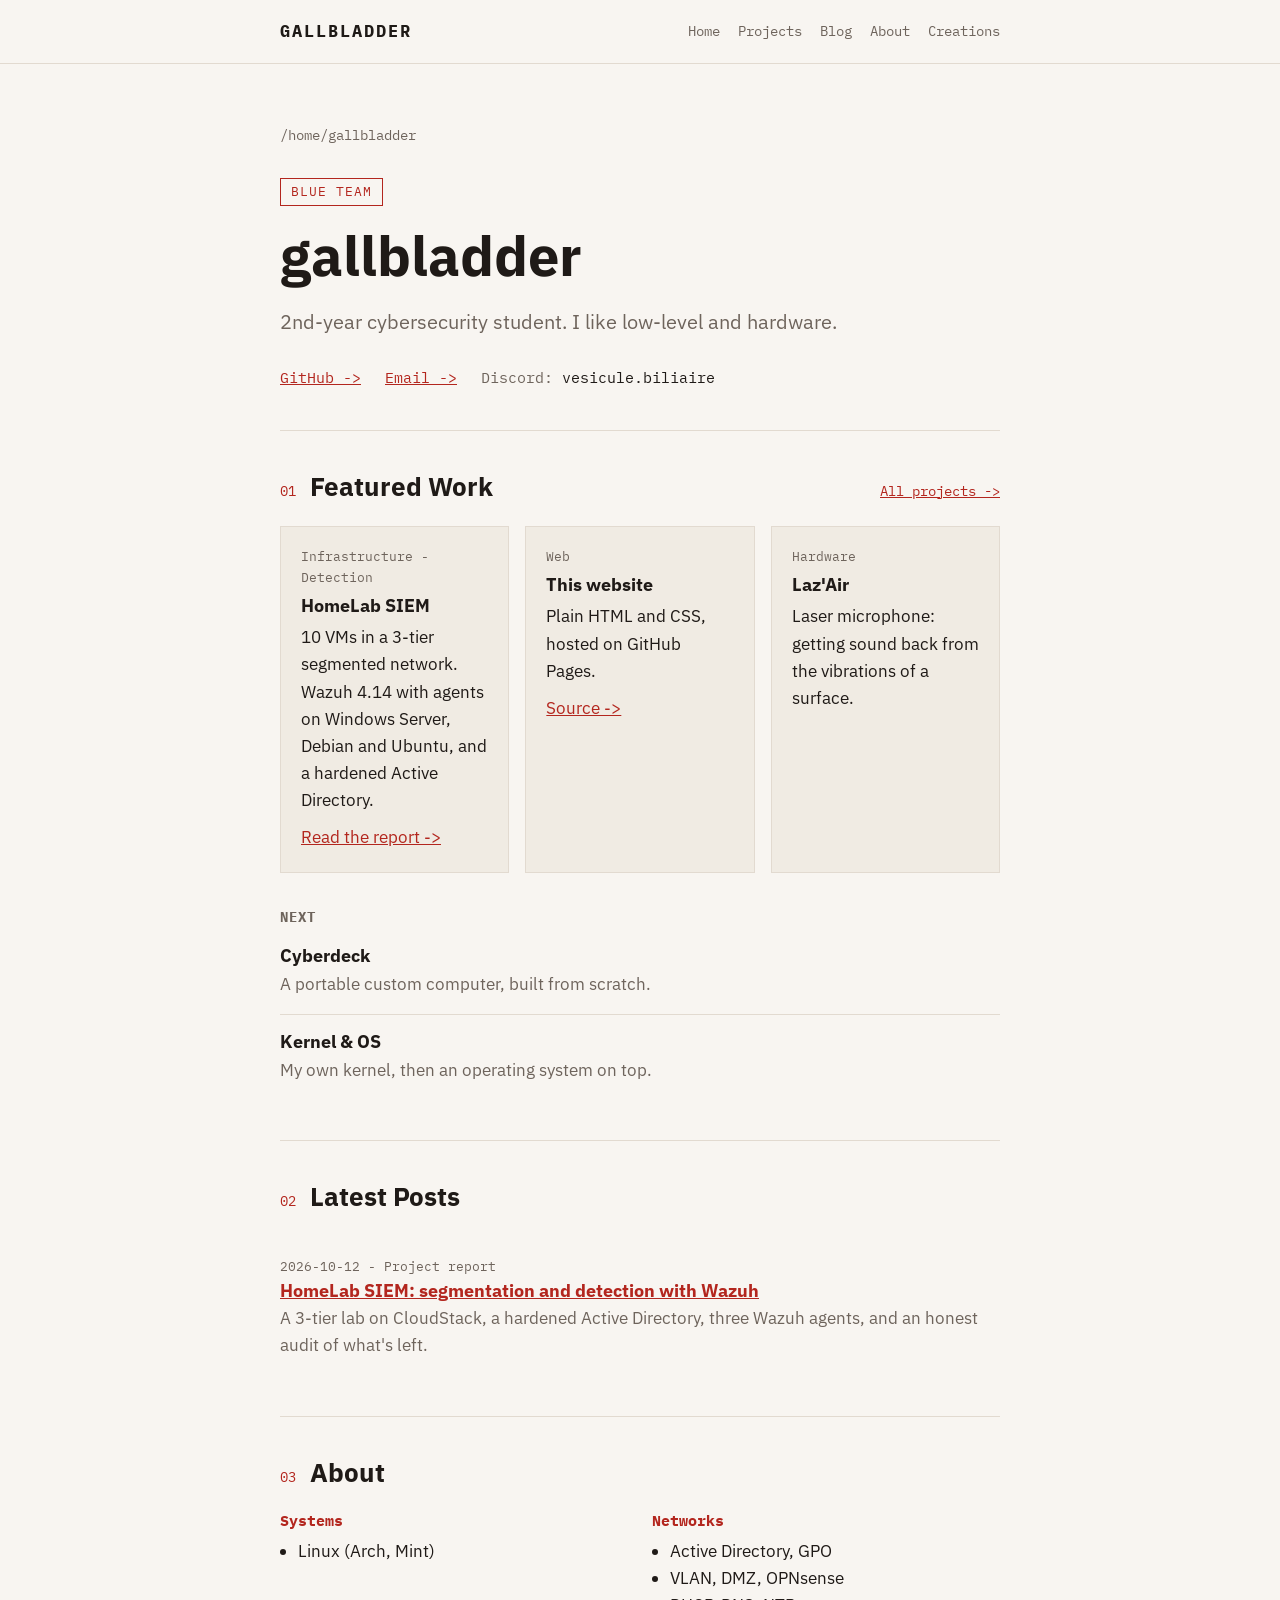
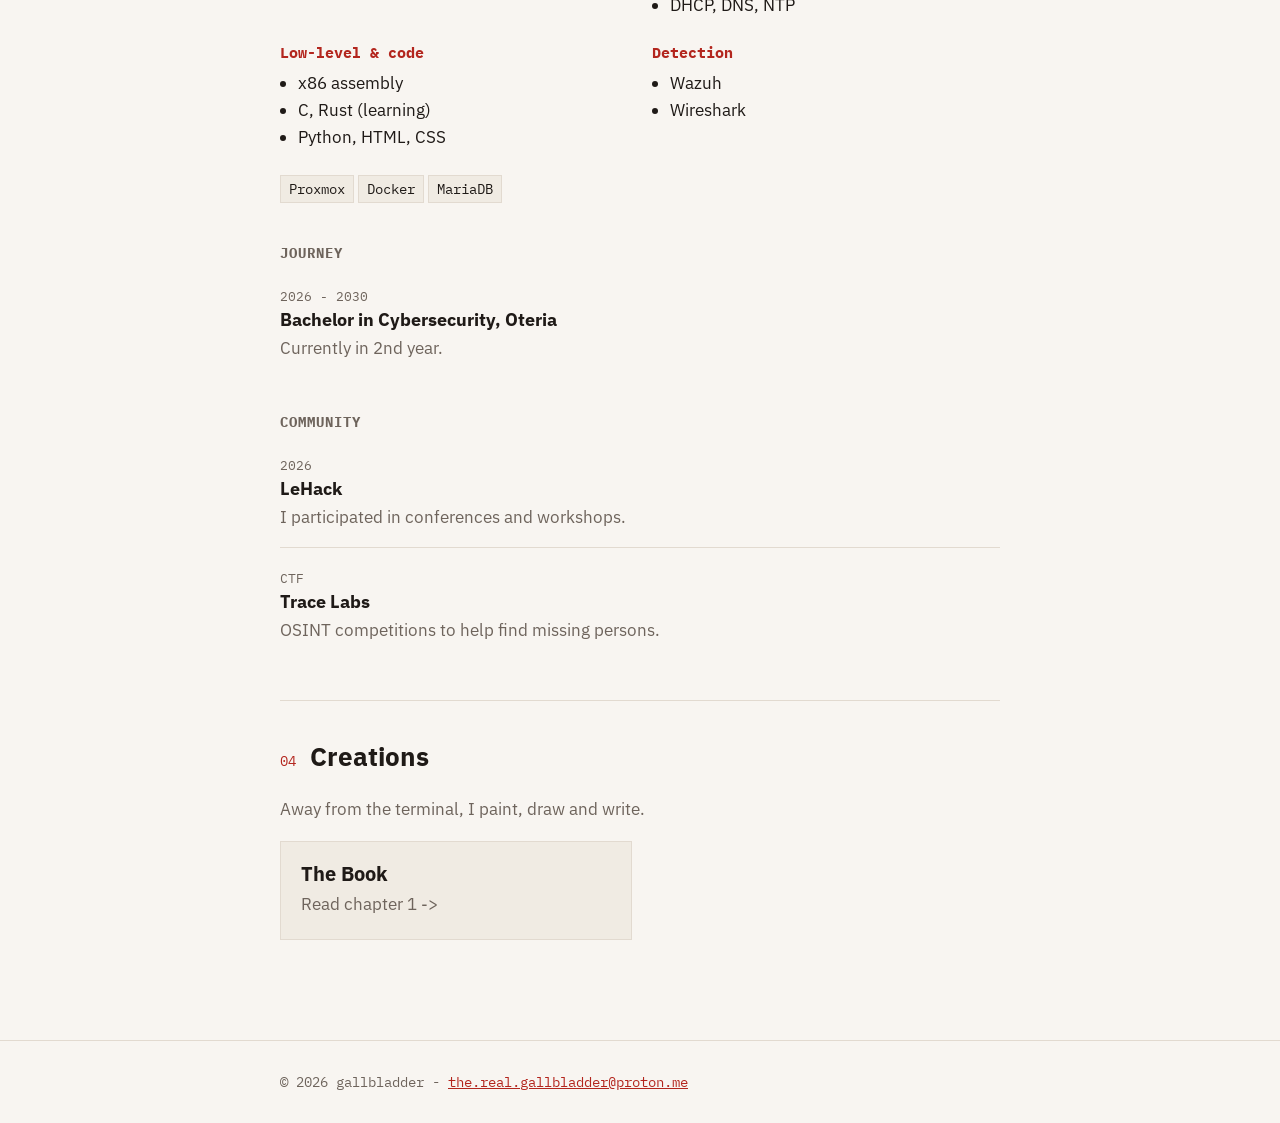
==== index.html @ 7cdb7338 "New site: home page, SIEM report, report template" ====
<!DOCTYPE html>
<html lang="en">
<head>
  <meta charset="UTF-8">
  <meta name="viewport" content="width=device-width, initial-scale=1.0">
  <title>gallbladder</title>
  <meta name="description" content="2nd-year cybersecurity student. Blue team, systems, hardware and IoT.">
  <link rel="icon" href="assets/favicon.svg" type="image/svg+xml">

  <link rel="stylesheet" href="https://fonts.googleapis.com/css2?family=IBM+Plex+Mono:wght@400;700&family=IBM+Plex+Sans:wght@400;700&display=swap">

  <link rel="stylesheet" href="css/da.css">
  <link rel="stylesheet" href="css/home.css">
</head>
<body>

  <header class="site-header">
    <div class="container">
      <a class="logo" href="index.html">GALLBLADDER</a>
      <ul class="nav">
        <li><a href="index.html">Home</a></li>
        <li><a href="#projects">Projects</a></li>
        <li><a href="#posts">Blog</a></li>
        <li><a href="#about">About</a></li>
        <li><a href="#creations">Creations</a></li>
      </ul>
    </div>
  </header>

  <main class="container">

    <section class="hero">
      <p class="path">/home/gallbladder</p>
      <p class="tag">Blue Team</p>
      <h1>gallbladder</h1>
      <p class="intro">2nd-year cybersecurity student. I like low-level and hardware.</p>

      <ul class="hero-links">
        <li><a href="https://github.com/gallbladder-37">GitHub -></a></li>
        <li><a href="mailto:the.real.gallbladder@proton.me">Email -></a></li>
        <li><span>Discord:</span> vesicule.biliaire</li>
      </ul>
    </section>

    <section id="projects" class="section">
      <div class="section-title">
        <span class="num">01</span>
        <h2>Featured Work</h2>
        <a class="more" href="https://github.com/gallbladder-37">All projects -></a>
      </div>

      <div class="cards">
        <article class="card">
          <p class="small">Infrastructure - Detection</p>
          <h3>HomeLab SIEM</h3>
          <p>10 VMs in a 3-tier segmented network. Wazuh 4.14 with agents on Windows Server, Debian and Ubuntu, and a hardened Active Directory.</p>
          <a href="posts/homelab-siem.html">Read the report -></a>
        </article>
        <article class="card">
          <p class="small">Web</p>
          <h3>This website</h3>
          <p>Plain HTML and CSS, hosted on GitHub Pages.</p>
          <a href="https://github.com/gallbladder-37/gallbladder-37.github.io">Source -></a>
        </article>
        <article class="card">
          <p class="small">Hardware</p>
          <h3>Laz'Air</h3>
          <p>Laser microphone: getting sound back from the vibrations of a surface.</p>
        </article>
      </div>

      <h3 class="subtitle">Next</h3>
      <ul class="list">
        <li>
          <h3>Cyberdeck</h3>
          <p>A portable custom computer, built from scratch.</p>
        </li>
        <li>
          <h3>Kernel &amp; OS</h3>
          <p>My own kernel, then an operating system on top.</p>
        </li>
      </ul>
    </section>

    <section id="posts" class="section">
      <div class="section-title">
        <span class="num">02</span>
        <h2>Latest Posts</h2>
      </div>

      <ul class="list">
        <li>
          <span class="small">2026-10-12 - Project report</span>
          <h3><a href="posts/homelab-siem.html">HomeLab SIEM: segmentation and detection with Wazuh</a></h3>
          <p>A 3-tier lab on CloudStack, a hardened Active Directory, three Wazuh agents, and an honest audit of what's left.</p>
        </li>
      </ul>
    </section>

    <section id="about" class="section">
      <div class="section-title">
        <span class="num">03</span>
        <h2>About</h2>
      </div>

      <div class="skills">
        <div>
          <h3>Systems</h3>
          <ul>
            <li>Linux (Arch, Mint)</li>
          </ul>
        </div>
        <div>
          <h3>Networks</h3>
          <ul>
            <li>Active Directory, GPO</li>
            <li>VLAN, DMZ, OPNsense</li>
            <li>DHCP, DNS, NTP</li>
          </ul>
        </div>
        <div>
          <h3>Low-level &amp; code</h3>
          <ul>
            <li>x86 assembly</li>
            <li>C, Rust (learning)</li>
            <li>Python, HTML, CSS</li>
          </ul>
        </div>
        <div>
          <h3>Detection</h3>
          <ul>
            <li>Wazuh</li>
            <li>Wireshark</li>
          </ul>
        </div>
      </div>

      <div class="tools">
        <code>Proxmox</code><code>Docker</code><code>MariaDB</code>
      </div>

      <h3 class="subtitle">Journey</h3>
      <ul class="list">
        <li>
          <span class="small">2026 - 2030</span>
          <h3>Bachelor in Cybersecurity, Oteria</h3>
          <p>Currently in 2nd year.</p>
        </li>
      </ul>

      <h3 class="subtitle">Community</h3>
      <ul class="list">
        <li>
          <span class="small">2026</span>
          <h3>LeHack</h3>
          <p>I participated in conferences and workshops.</p>
        </li>
        <li>
          <span class="small">CTF</span>
          <h3>Trace Labs</h3>
          <p>OSINT competitions to help find missing persons.</p>
        </li>
      </ul>
    </section>

    <section id="creations" class="section">
      <div class="section-title">
        <span class="num">04</span>
        <h2>Creations</h2>
      </div>

      <p class="note">Away from the terminal, I paint, draw and write.</p>

      <div class="boxes">
        <a class="box" href="book.html">
          <h3>The Book</h3>
          <p>Read chapter 1 -></p>
        </a>
      </div>
    </section>

  </main>

  <footer class="site-footer">
    <div class="container">
      © 2026 gallbladder - <a href="mailto:the.real.gallbladder@proton.me">the.real.gallbladder@proton.me</a>
    </div>
  </footer>

</body>
</html>
---- css/da.css ----
:root {
  --bg: #F8F5F1;
  --bg-card: #F0EBE3;
  --text: #1F1A17;
  --text-light: #6E645C;
  --red: #B3261E;
  --red-dark: #7E1A15;
  --border: #E2DAD0;

  --mono: "IBM Plex Mono", monospace;
  --sans: "IBM Plex Sans", Arial, sans-serif;
}

* {
  box-sizing: border-box;
}

body {
  margin: 0;
  background-color: var(--bg);
  color: var(--text);
  font-family: var(--sans);
  font-size: 17px;
  line-height: 1.6;
}

h1, h2, h3 {
  margin: 0;
  line-height: 1.2;
}

a {
  color: var(--red);
}

a:hover {
  color: var(--red-dark);
}

img {
  max-width: 100%;
}

.container {
  max-width: 760px;
  margin: 0 auto;
  padding: 0 20px;
}

.site-header {
  border-bottom: 1px solid var(--border);
}

.site-header .container {
  display: flex;
  justify-content: space-between;
  align-items: center;
  flex-wrap: wrap;
  gap: 10px;
  padding-top: 18px;
  padding-bottom: 18px;
}

.logo {
  font-family: var(--mono);
  font-weight: bold;
  letter-spacing: 2px;
  color: var(--text);
  text-decoration: none;
}

.nav {
  display: flex;
  flex-wrap: wrap;
  gap: 18px;
  margin: 0;
  padding: 0;
  list-style: none;
  font-family: var(--mono);
  font-size: 14px;
}

.nav a {
  color: var(--text-light);
  text-decoration: none;
}

.nav a:hover {
  color: var(--red);
}

.site-footer {
  margin-top: 60px;
  padding: 30px 0;
  border-top: 1px solid var(--border);
  font-family: var(--mono);
  font-size: 14px;
  color: var(--text-light);
}
---- css/home.css ----
.hero {
  padding: 60px 0 40px;
}

.path {
  font-family: var(--mono);
  font-size: 14px;
  color: var(--text-light);
  margin: 0 0 30px;
}

.tag {
  display: inline-block;
  font-family: var(--mono);
  font-size: 13px;
  text-transform: uppercase;
  letter-spacing: 1px;
  color: var(--red);
  border: 1px solid var(--red);
  padding: 3px 10px;
  margin: 0 0 16px;
}

.hero h1 {
  font-size: 56px;
}

.intro {
  font-size: 20px;
  color: var(--text-light);
  margin: 16px 0 0;
}

.hero-links {
  display: flex;
  flex-wrap: wrap;
  gap: 24px;
  margin: 28px 0 0;
  padding: 0;
  list-style: none;
  font-family: var(--mono);
  font-size: 15px;
}

.hero-links span {
  color: var(--text-light);
}

.section {
  padding: 40px 0;
  border-top: 1px solid var(--border);
}

.section-title {
  display: flex;
  align-items: baseline;
  gap: 14px;
  margin-bottom: 24px;
}

.section-title .num {
  font-family: var(--mono);
  font-size: 14px;
  color: var(--red);
}

.section-title h2 {
  font-size: 26px;
}

.section-title .more {
  margin-left: auto;
  font-family: var(--mono);
  font-size: 14px;
}

.cards {
  display: grid;
  grid-template-columns: 1fr 1fr 1fr;
  gap: 16px;
}

.card {
  padding: 20px;
  background: var(--bg-card);
  border: 1px solid var(--border);
}

.card:hover {
  border-color: var(--red);
}

.card h3 {
  font-size: 18px;
  margin: 6px 0 8px;
}

.card p {
  margin: 0 0 10px;
}

.card p.small {
  margin: 0;
}

.subtitle {
  margin: 36px 0 4px;
  font-family: var(--mono);
  font-size: 14px;
  text-transform: uppercase;
  letter-spacing: 1px;
  color: var(--text-light);
}

.list {
  margin: 0;
  padding: 0;
  list-style: none;
}

.list li {
  padding: 16px 0;
  border-bottom: 1px solid var(--border);
}

.list li:last-child {
  border-bottom: none;
}

.list h3 {
  font-size: 18px;
}

.list p {
  margin: 4px 0 0;
  color: var(--text-light);
}

.small {
  font-family: var(--mono);
  font-size: 13px;
  color: var(--text-light);
}

.skills {
  display: grid;
  grid-template-columns: 1fr 1fr;
  gap: 24px;
}

.skills h3 {
  font-family: var(--mono);
  font-size: 15px;
  color: var(--red);
}

.skills ul {
  margin: 8px 0 0;
  padding-left: 18px;
}

.tools {
  margin-top: 24px;
}

.tools code {
  display: inline-block;
  font-family: var(--mono);
  font-size: 14px;
  background: var(--bg-card);
  border: 1px solid var(--border);
  padding: 2px 8px;
  margin: 0 4px 6px 0;
}

.note {
  margin-top: 16px;
  color: var(--text-light);
}

.boxes {
  display: grid;
  grid-template-columns: 1fr 1fr;
  gap: 16px;
}

.box {
  display: block;
  padding: 20px;
  background: var(--bg-card);
  border: 1px solid var(--border);
  color: var(--text);
  text-decoration: none;
}

a.box:hover {
  border-color: var(--red);
  color: var(--text);
}

.box p {
  margin: 6px 0 0;
  color: var(--text-light);
}

@media (max-width: 600px) {
  .hero h1 {
    font-size: 40px;
  }

  .cards,
  .skills,
  .boxes {
    grid-template-columns: 1fr;
  }
}
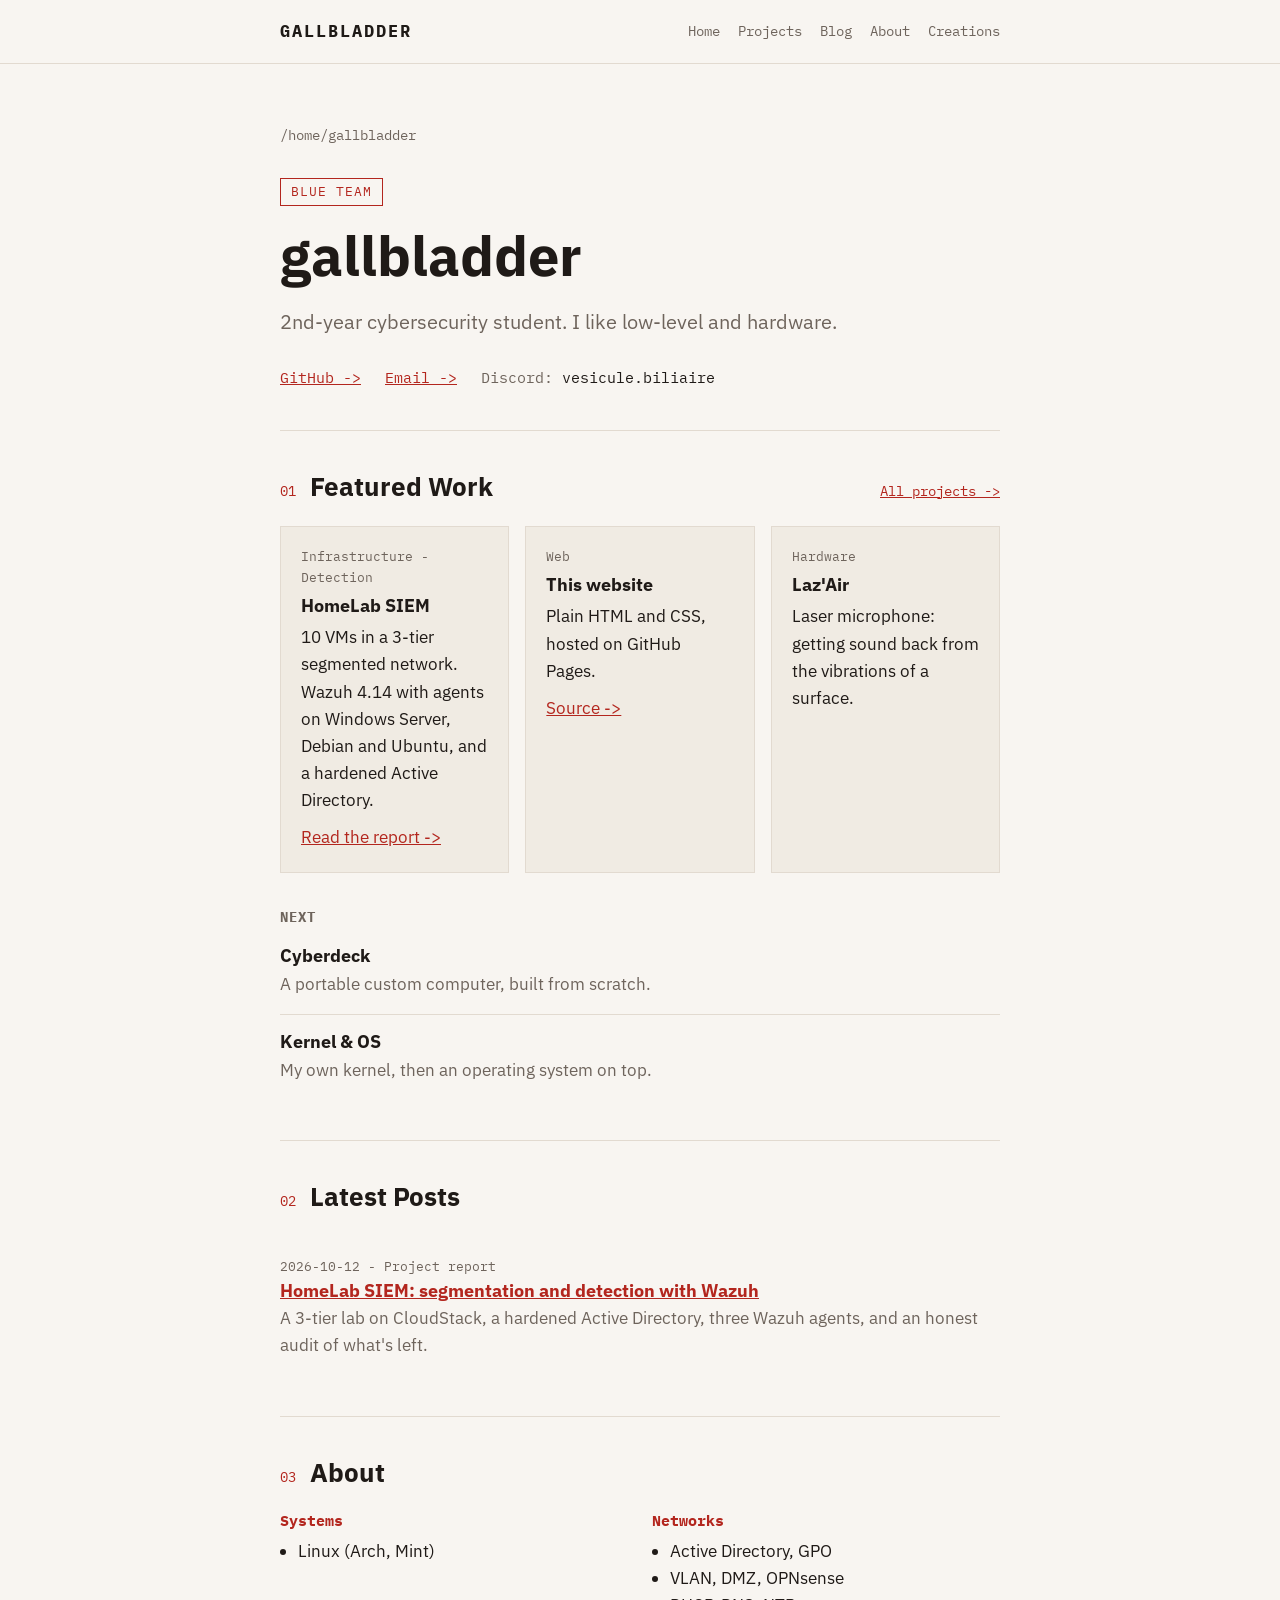
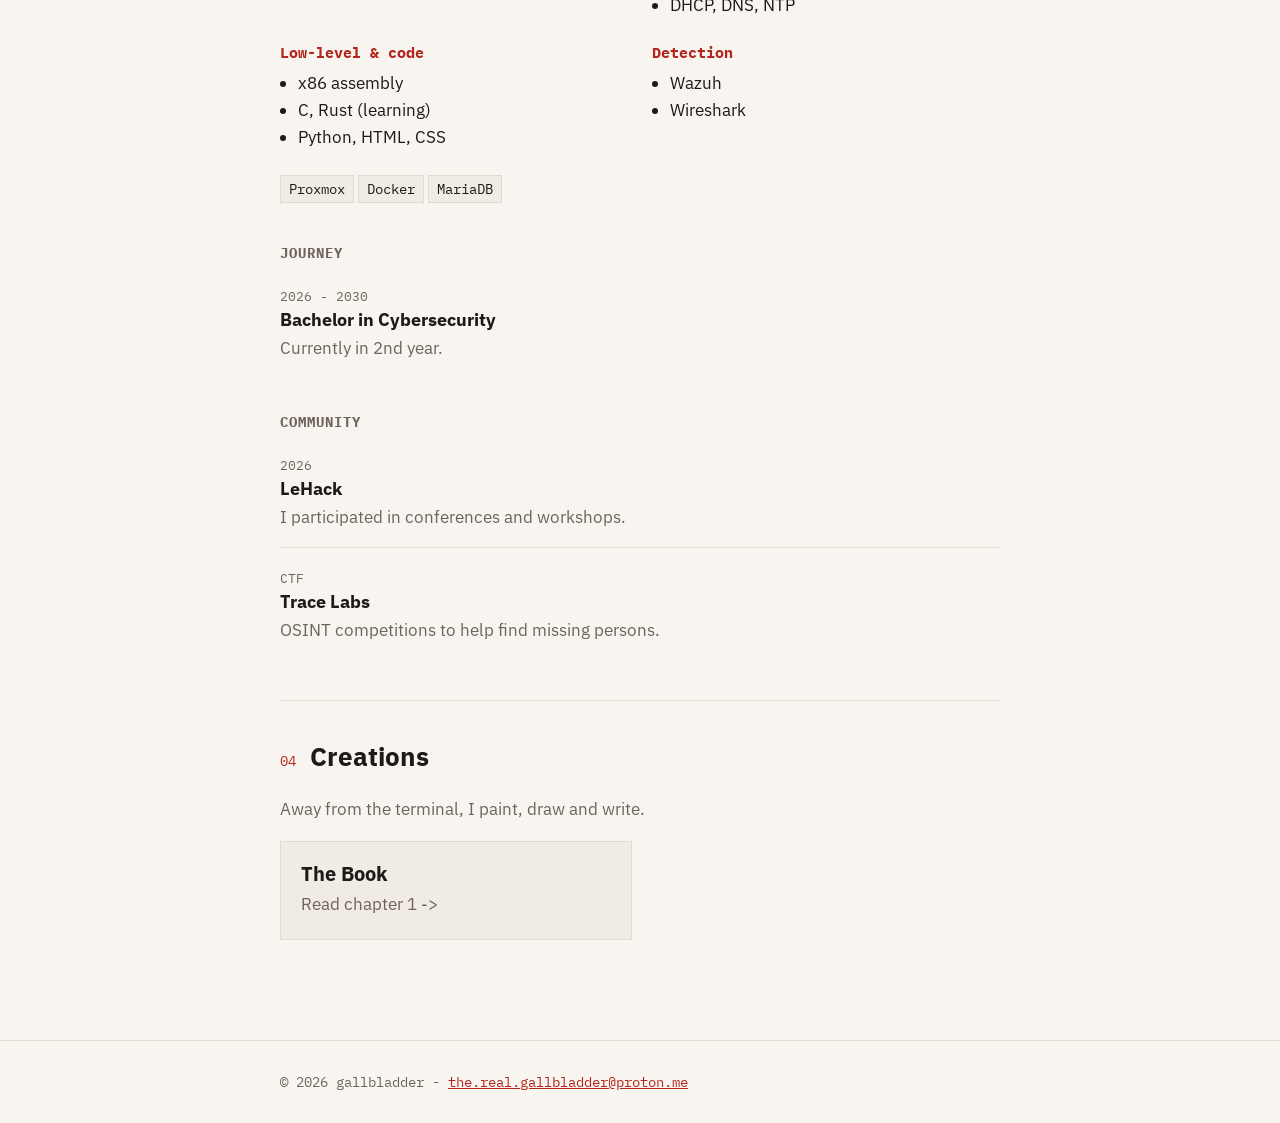
==== commit 83de0d83: "Add report: delete info" ====
--- a/index.html
+++ b/index.html
@@ -143,7 +143,7 @@
       <ul class="list">
         <li>
           <span class="small">2026 - 2030</span>
-          <h3>Bachelor in Cybersecurity, Oteria</h3>
+          <h3>Bachelor in Cybersecurity</h3>
           <p>Currently in 2nd year.</p>
         </li>
       </ul>
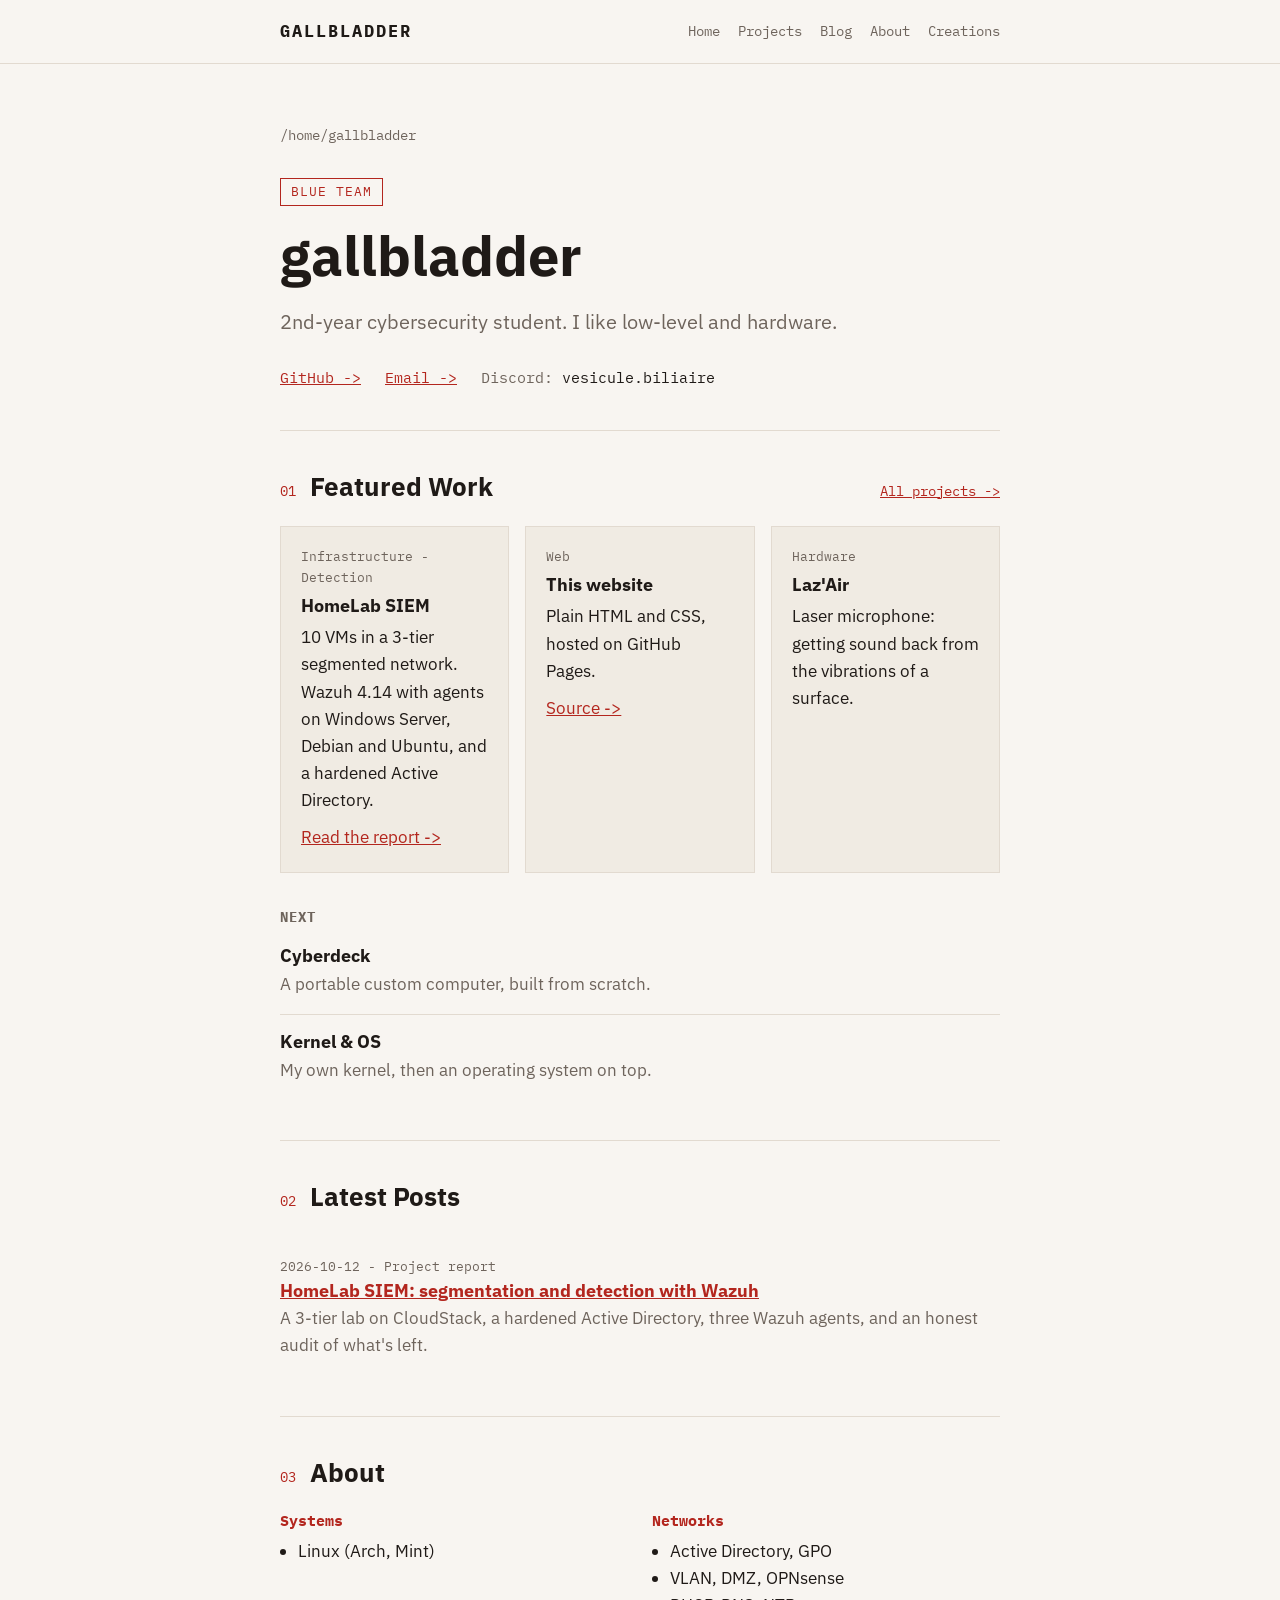
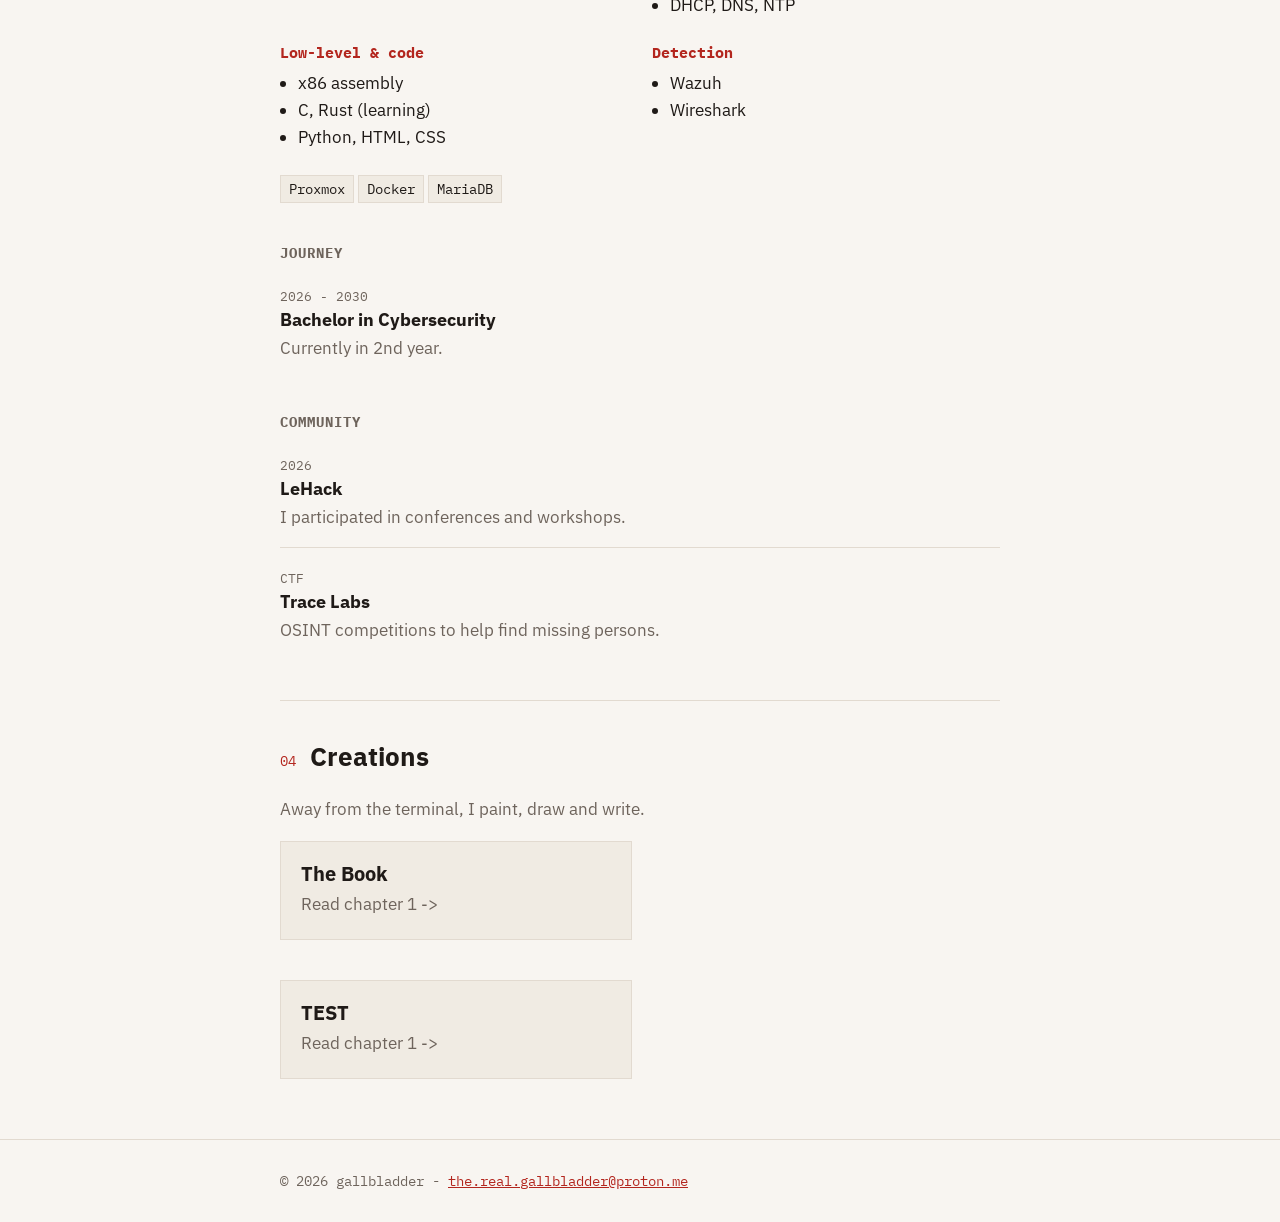
==== commit 36f03418: "test a delete" ====
--- a/index.html
+++ b/index.html
@@ -5,7 +5,7 @@
   <meta name="viewport" content="width=device-width, initial-scale=1.0">
   <title>gallbladder</title>
   <meta name="description" content="2nd-year cybersecurity student. Blue team, systems, hardware and IoT.">
-  <link rel="icon" href="assets/favicon.svg" type="image/svg+xml">
+  <link rel="icon" href="assets/favicon.png" type="image/png">
 
   <link rel="stylesheet" href="https://fonts.googleapis.com/css2?family=IBM+Plex+Mono:wght@400;700&family=IBM+Plex+Sans:wght@400;700&display=swap">
 
@@ -179,6 +179,15 @@
       </div>
     </section>
 
+     <div class="boxes">
+        <a class="box" href="test.html">
+          <h3>TEST</h3>
+          <p>Read chapter 1 -></p>
+        </a>
+      </div>
+    </section>
+
+
   </main>
 
   <footer class="site-footer">
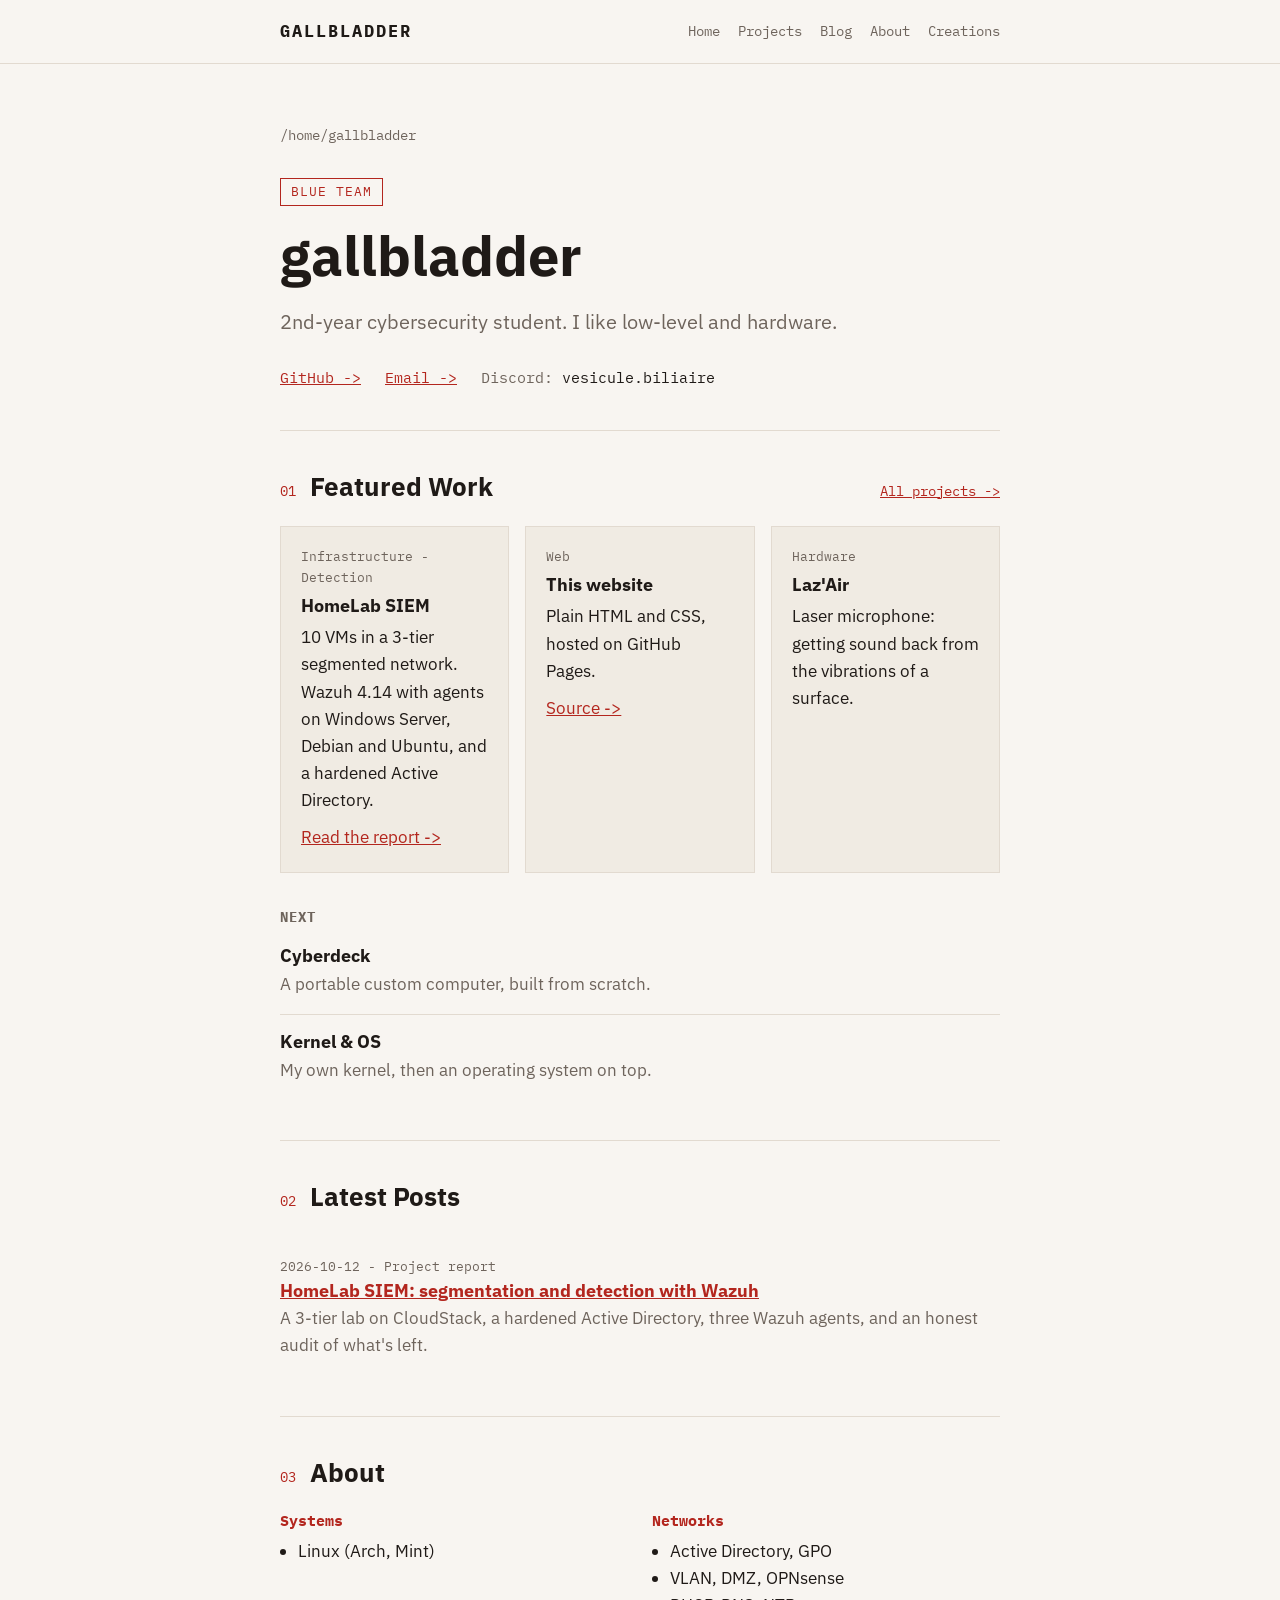
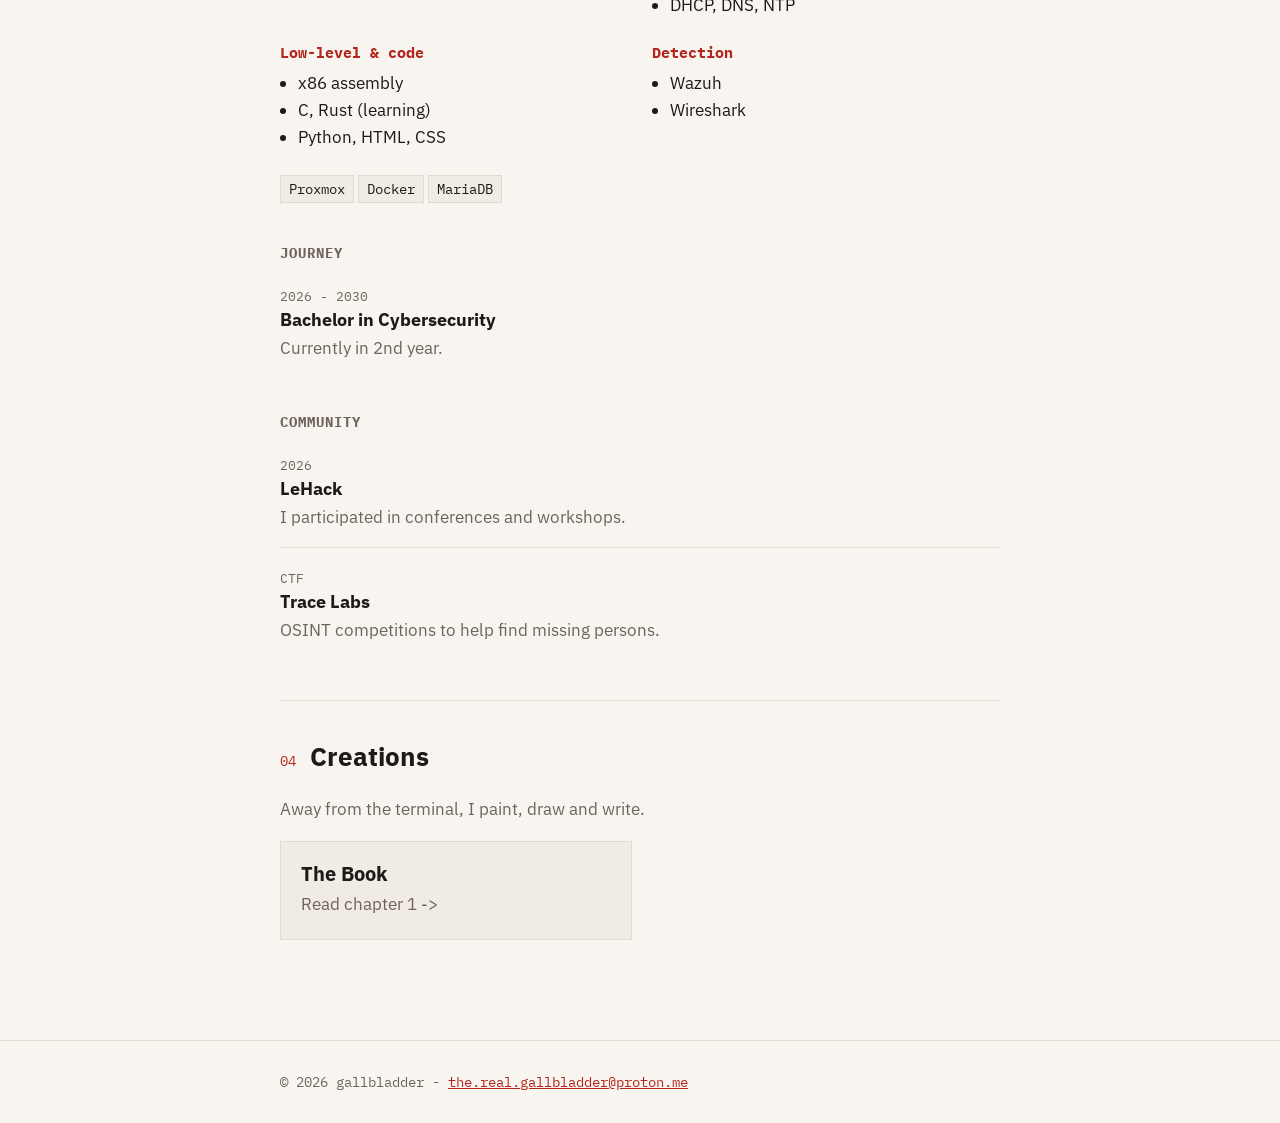
==== commit 0c530a46: "Add report: restored version" ====
--- a/index.html
+++ b/index.html
@@ -179,15 +179,6 @@
       </div>
     </section>
 
-     <div class="boxes">
-        <a class="box" href="test.html">
-          <h3>TEST</h3>
-          <p>Read chapter 1 -></p>
-        </a>
-      </div>
-    </section>
-
-
   </main>
 
   <footer class="site-footer">
